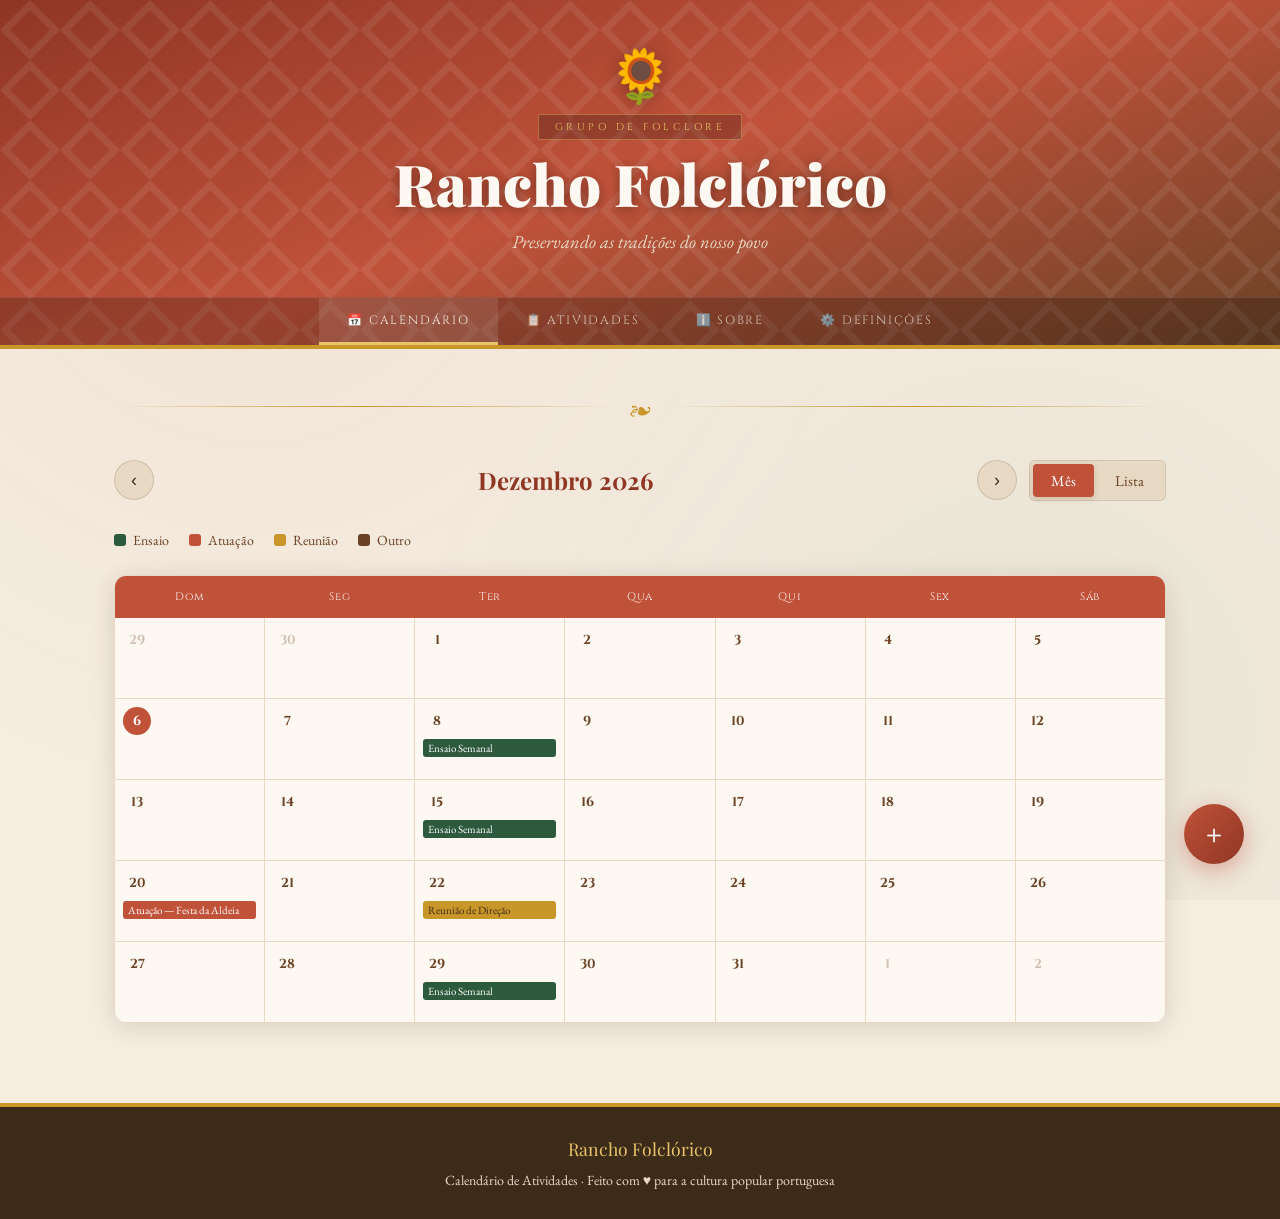
==== index.html @ e9c040d4 "Rename INDEX.HTML to index.html" ====
<!DOCTYPE html>
<html lang="pt">
<head>
  <meta charset="UTF-8" />
  <meta name="viewport" content="width=device-width, initial-scale=1.0"/>
  <title>Grupo de Folclore · Calendário de Atividades</title>
  <link href="https://fonts.googleapis.com/css2?family=Playfair+Display:ital,wght@0,400;0,700;0,900;1,400&family=EB+Garamond:ital,wght@0,400;0,500;1,400&family=Cinzel:wght@400;700&display=swap" rel="stylesheet"/>
  <style>
    :root {
      --terracotta: #c0523a;
      --terracotta-dark: #8f3624;
      --gold: #c9962a;
      --gold-light: #e8c46a;
      --green: #2d5a3d;
      --green-light: #4a8560;
      --cream: #f5ede0;
      --cream-dark: #e8d9c4;
      --brown: #3d2b1a;
      --brown-mid: #6b4226;
      --white: #fdf8f1;
      --shadow: rgba(61,43,26,0.15);
      --shadow-strong: rgba(61,43,26,0.3);
    }

    *, *::before, *::after { box-sizing: border-box; margin: 0; padding: 0; }

    body {
      background-color: var(--cream);
      color: var(--brown);
      font-family: 'EB Garamond', Georgia, serif;
      font-size: 18px;
      line-height: 1.6;
      min-height: 100vh;
    }

    /* ── PATTERN BACKGROUND ── */
    body::before {
      content: '';
      position: fixed;
      inset: 0;
      background-image:
        radial-gradient(circle at 20% 20%, rgba(192,82,58,0.06) 0%, transparent 50%),
        radial-gradient(circle at 80% 80%, rgba(45,90,61,0.06) 0%, transparent 50%);
      pointer-events: none;
      z-index: 0;
    }

    /* ── HEADER ── */
    header {
      position: relative;
      background: linear-gradient(160deg, var(--terracotta-dark) 0%, var(--terracotta) 50%, var(--brown-mid) 100%);
      color: var(--cream);
      padding: 0;
      overflow: hidden;
      border-bottom: 4px solid var(--gold);
    }

    .header-pattern {
      position: absolute;
      inset: 0;
      opacity: 0.08;
      background-image: url("data:image/svg+xml,%3Csvg width='60' height='60' viewBox='0 0 60 60' xmlns='http://www.w3.org/2000/svg'%3E%3Cg fill='none' fill-rule='evenodd'%3E%3Cg fill='%23ffffff' fill-opacity='1'%3E%3Cpath d='M30 0 L60 30 L30 60 L0 30 Z M30 10 L50 30 L30 50 L10 30 Z'/%3E%3C/g%3E%3C/g%3E%3C/svg%3E");
      background-size: 60px 60px;
    }

    .header-inner {
      position: relative;
      z-index: 1;
      display: flex;
      flex-direction: column;
      align-items: center;
      padding: 50px 40px 40px;
      text-align: center;
      gap: 12px;
    }

    .header-emblem {
      font-size: 52px;
      line-height: 1;
      filter: drop-shadow(0 2px 8px rgba(0,0,0,0.3));
      animation: floatIn 0.8s ease both;
    }

    .header-badge {
      font-family: 'Cinzel', serif;
      font-size: 10px;
      letter-spacing: 0.35em;
      text-transform: uppercase;
      color: var(--gold-light);
      background: rgba(0,0,0,0.2);
      padding: 4px 16px;
      border: 1px solid rgba(232,196,106,0.4);
      border-radius: 2px;
      animation: floatIn 0.8s 0.1s ease both;
    }

    h1 {
      font-family: 'Playfair Display', serif;
      font-size: clamp(2rem, 5vw, 3.6rem);
      font-weight: 900;
      line-height: 1.1;
      color: var(--white);
      text-shadow: 0 2px 12px rgba(0,0,0,0.35);
      animation: floatIn 0.8s 0.2s ease both;
    }

    .header-sub {
      font-family: 'EB Garamond', serif;
      font-style: italic;
      font-size: 1.15rem;
      color: var(--cream-dark);
      opacity: 0.9;
      animation: floatIn 0.8s 0.3s ease both;
    }

    @keyframes floatIn {
      from { opacity: 0; transform: translateY(18px); }
      to { opacity: 1; transform: translateY(0); }
    }

    /* ── NAV ── */
    nav {
      position: relative;
      z-index: 1;
      display: flex;
      justify-content: center;
      gap: 0;
      background: rgba(0,0,0,0.2);
      border-top: 1px solid rgba(255,255,255,0.1);
    }

    nav button {
      background: none;
      border: none;
      color: var(--cream);
      font-family: 'Cinzel', serif;
      font-size: 12px;
      letter-spacing: 0.15em;
      text-transform: uppercase;
      padding: 14px 28px;
      cursor: pointer;
      opacity: 0.75;
      transition: all 0.25s ease;
      border-bottom: 3px solid transparent;
      position: relative;
    }

    nav button:hover { opacity: 1; background: rgba(255,255,255,0.07); }
    nav button.active {
      opacity: 1;
      border-bottom-color: var(--gold-light);
      background: rgba(255,255,255,0.1);
    }

    /* ── MAIN ── */
    main {
      position: relative;
      z-index: 1;
      max-width: 1100px;
      margin: 0 auto;
      padding: 40px 24px 80px;
    }

    /* ── ORNAMENT ── */
    .ornament {
      display: flex;
      align-items: center;
      gap: 16px;
      margin: 0 0 36px;
    }

    .ornament-line {
      flex: 1;
      height: 1px;
      background: linear-gradient(90deg, transparent, var(--gold), transparent);
    }

    .ornament-icon {
      font-size: 22px;
      color: var(--gold);
    }

    /* ── SECTION TITLES ── */
    .section-title {
      font-family: 'Playfair Display', serif;
      font-size: 1.9rem;
      color: var(--terracotta-dark);
      margin-bottom: 28px;
      display: flex;
      align-items: center;
      gap: 12px;
    }

    .section-title .icon { font-size: 1.4rem; }

    /* ── VIEW TOGGLE ── */
    .view-controls {
      display: flex;
      justify-content: space-between;
      align-items: center;
      margin-bottom: 28px;
      flex-wrap: wrap;
      gap: 12px;
    }

    .toggle-group {
      display: flex;
      background: var(--cream-dark);
      border-radius: 6px;
      padding: 3px;
      gap: 3px;
      border: 1px solid rgba(61,43,26,0.12);
    }

    .toggle-btn {
      background: none;
      border: none;
      font-family: 'EB Garamond', serif;
      font-size: 15px;
      padding: 7px 18px;
      border-radius: 4px;
      cursor: pointer;
      color: var(--brown-mid);
      transition: all 0.2s;
    }

    .toggle-btn.active {
      background: var(--terracotta);
      color: white;
      box-shadow: 0 2px 6px var(--shadow);
    }

    /* ── CALENDAR ── */
    .calendar-header {
      display: flex;
      align-items: center;
      justify-content: space-between;
      margin-bottom: 20px;
    }

    .cal-nav-btn {
      background: var(--cream-dark);
      border: 1px solid rgba(61,43,26,0.15);
      border-radius: 50%;
      width: 40px;
      height: 40px;
      font-size: 18px;
      cursor: pointer;
      display: flex; align-items: center; justify-content: center;
      color: var(--brown);
      transition: all 0.2s;
    }

    .cal-nav-btn:hover {
      background: var(--terracotta);
      color: white;
      border-color: var(--terracotta);
    }

    .cal-month-label {
      font-family: 'Playfair Display', serif;
      font-size: 1.5rem;
      font-weight: 700;
      color: var(--terracotta-dark);
      text-transform: capitalize;
    }

    .calendar-grid {
      background: var(--white);
      border-radius: 12px;
      overflow: hidden;
      box-shadow: 0 4px 24px var(--shadow);
      border: 1px solid var(--cream-dark);
    }

    .cal-days-header {
      display: grid;
      grid-template-columns: repeat(7, 1fr);
      background: var(--terracotta);
    }

    .cal-day-name {
      text-align: center;
      padding: 12px 4px;
      font-family: 'Cinzel', serif;
      font-size: 11px;
      letter-spacing: 0.08em;
      color: white;
      opacity: 0.9;
    }

    .cal-body {
      display: grid;
      grid-template-columns: repeat(7, 1fr);
      gap: 1px;
      background: var(--cream-dark);
    }

    .cal-cell {
      background: var(--white);
      min-height: 80px;
      padding: 8px;
      cursor: pointer;
      transition: background 0.15s;
      position: relative;
    }

    .cal-cell:hover { background: #fdf0e8; }

    .cal-cell.other-month .cal-date { opacity: 0.3; }
    .cal-cell.today .cal-date {
      background: var(--terracotta);
      color: white;
      border-radius: 50%;
      width: 28px; height: 28px;
      display: flex; align-items: center; justify-content: center;
    }

    .cal-date {
      font-family: 'Cinzel', serif;
      font-size: 13px;
      font-weight: 700;
      color: var(--brown-mid);
      margin-bottom: 4px;
      width: 28px; height: 28px;
      display: flex; align-items: center; justify-content: center;
    }

    .cal-event-dot {
      display: block;
      font-size: 11px;
      background: var(--terracotta);
      color: white;
      border-radius: 3px;
      padding: 2px 5px;
      margin-top: 2px;
      white-space: nowrap;
      overflow: hidden;
      text-overflow: ellipsis;
      line-height: 1.3;
      cursor: pointer;
    }

    .cal-event-dot.tipo-ensaio { background: var(--green); }
    .cal-event-dot.tipo-atuacao { background: var(--terracotta); }
    .cal-event-dot.tipo-reuniao { background: var(--gold); color: var(--brown); }
    .cal-event-dot.tipo-outro { background: var(--brown-mid); }

    /* ── LISTA DE EVENTOS ── */
    .events-list { display: flex; flex-direction: column; gap: 16px; }

    .event-card {
      background: var(--white);
      border-radius: 10px;
      border: 1px solid var(--cream-dark);
      border-left: 5px solid var(--terracotta);
      padding: 20px 24px;
      display: flex;
      gap: 20px;
      align-items: flex-start;
      box-shadow: 0 2px 10px var(--shadow);
      transition: transform 0.2s, box-shadow 0.2s;
      animation: slideIn 0.35s ease both;
    }

    .event-card:hover {
      transform: translateY(-2px);
      box-shadow: 0 6px 24px var(--shadow-strong);
    }

    .event-card.tipo-ensaio { border-left-color: var(--green); }
    .event-card.tipo-reuniao { border-left-color: var(--gold); }
    .event-card.tipo-outro { border-left-color: var(--brown-mid); }

    @keyframes slideIn {
      from { opacity: 0; transform: translateX(-12px); }
      to { opacity: 1; transform: translateX(0); }
    }

    .event-date-block {
      min-width: 64px;
      text-align: center;
      background: var(--cream);
      border-radius: 8px;
      padding: 10px 8px;
      border: 1px solid var(--cream-dark);
    }

    .event-date-day {
      font-family: 'Playfair Display', serif;
      font-size: 2rem;
      font-weight: 900;
      line-height: 1;
      color: var(--terracotta);
    }

    .event-date-month {
      font-family: 'Cinzel', serif;
      font-size: 10px;
      letter-spacing: 0.1em;
      text-transform: uppercase;
      color: var(--brown-mid);
    }

    .event-info { flex: 1; }

    .event-tipo {
      font-family: 'Cinzel', serif;
      font-size: 10px;
      letter-spacing: 0.15em;
      text-transform: uppercase;
      color: var(--terracotta);
      margin-bottom: 4px;
    }

    .event-card.tipo-ensaio .event-tipo { color: var(--green); }
    .event-card.tipo-reuniao .event-tipo { color: var(--gold); }

    .event-titulo {
      font-family: 'Playfair Display', serif;
      font-size: 1.25rem;
      font-weight: 700;
      color: var(--brown);
      margin-bottom: 6px;
    }

    .event-meta {
      display: flex;
      gap: 16px;
      font-size: 0.9rem;
      color: var(--brown-mid);
      flex-wrap: wrap;
    }

    .event-meta span { display: flex; align-items: center; gap: 5px; }

    .event-desc {
      margin-top: 8px;
      font-style: italic;
      color: var(--brown-mid);
      font-size: 0.95rem;
      border-top: 1px solid var(--cream-dark);
      padding-top: 8px;
    }

    .event-actions {
      display: flex;
      gap: 8px;
      flex-shrink: 0;
    }

    .btn-icon {
      background: none;
      border: 1px solid var(--cream-dark);
      border-radius: 6px;
      width: 34px; height: 34px;
      cursor: pointer;
      display: flex; align-items: center; justify-content: center;
      font-size: 14px;
      color: var(--brown-mid);
      transition: all 0.2s;
    }

    .btn-icon:hover { background: var(--terracotta); color: white; border-color: var(--terracotta); }
    .btn-icon.del:hover { background: #c0392b; border-color: #c0392b; }

    /* ── EMPTY STATE ── */
    .empty-state {
      text-align: center;
      padding: 60px 20px;
      color: var(--brown-mid);
    }

    .empty-state .emoji { font-size: 3rem; margin-bottom: 12px; }
    .empty-state p { font-style: italic; }

    /* ── MODAL ── */
    .modal-overlay {
      display: none;
      position: fixed;
      inset: 0;
      background: rgba(61,43,26,0.55);
      backdrop-filter: blur(4px);
      z-index: 1000;
      align-items: center;
      justify-content: center;
      padding: 20px;
    }

    .modal-overlay.open { display: flex; }

    .modal {
      background: var(--white);
      border-radius: 16px;
      padding: 36px;
      width: 100%;
      max-width: 520px;
      box-shadow: 0 20px 60px rgba(0,0,0,0.3);
      border: 1px solid var(--cream-dark);
      position: relative;
      animation: modalIn 0.3s cubic-bezier(0.34, 1.56, 0.64, 1);
    }

    @keyframes modalIn {
      from { opacity: 0; transform: scale(0.88) translateY(20px); }
      to { opacity: 1; transform: scale(1) translateY(0); }
    }

    .modal-title {
      font-family: 'Playfair Display', serif;
      font-size: 1.6rem;
      font-weight: 700;
      color: var(--terracotta-dark);
      margin-bottom: 24px;
      padding-bottom: 16px;
      border-bottom: 2px solid var(--cream-dark);
      display: flex; align-items: center; gap: 10px;
    }

    .modal-close {
      position: absolute;
      top: 16px; right: 16px;
      background: var(--cream);
      border: 1px solid var(--cream-dark);
      border-radius: 50%;
      width: 36px; height: 36px;
      cursor: pointer;
      font-size: 18px;
      display: flex; align-items: center; justify-content: center;
      color: var(--brown-mid);
      transition: all 0.2s;
    }

    .modal-close:hover { background: var(--terracotta); color: white; }

    .form-group { margin-bottom: 18px; }

    label {
      display: block;
      font-family: 'Cinzel', serif;
      font-size: 11px;
      letter-spacing: 0.12em;
      text-transform: uppercase;
      color: var(--brown-mid);
      margin-bottom: 7px;
    }

    input, select, textarea {
      width: 100%;
      padding: 11px 14px;
      border: 1px solid var(--cream-dark);
      border-radius: 7px;
      font-family: 'EB Garamond', serif;
      font-size: 16px;
      color: var(--brown);
      background: var(--cream);
      transition: border-color 0.2s, box-shadow 0.2s;
      outline: none;
    }

    input:focus, select:focus, textarea:focus {
      border-color: var(--terracotta);
      box-shadow: 0 0 0 3px rgba(192,82,58,0.12);
      background: var(--white);
    }

    textarea { resize: vertical; min-height: 80px; }

    .form-row { display: grid; grid-template-columns: 1fr 1fr; gap: 14px; }

    .btn {
      font-family: 'Cinzel', serif;
      font-size: 12px;
      letter-spacing: 0.12em;
      text-transform: uppercase;
      padding: 13px 28px;
      border: none;
      border-radius: 7px;
      cursor: pointer;
      transition: all 0.2s;
    }

    .btn-primary {
      background: linear-gradient(135deg, var(--terracotta), var(--terracotta-dark));
      color: white;
      box-shadow: 0 4px 14px rgba(192,82,58,0.35);
    }

    .btn-primary:hover {
      transform: translateY(-1px);
      box-shadow: 0 6px 20px rgba(192,82,58,0.45);
    }

    .btn-secondary {
      background: var(--cream-dark);
      color: var(--brown-mid);
      border: 1px solid rgba(61,43,26,0.15);
    }

    .btn-secondary:hover { background: var(--cream); }

    .modal-actions { display: flex; gap: 10px; justify-content: flex-end; margin-top: 24px; }

    /* ── ADD FAB ── */
    .fab {
      position: fixed;
      bottom: 36px;
      right: 36px;
      width: 60px; height: 60px;
      border-radius: 50%;
      background: linear-gradient(135deg, var(--terracotta), var(--terracotta-dark));
      color: white;
      border: none;
      font-size: 26px;
      cursor: pointer;
      box-shadow: 0 6px 24px rgba(192,82,58,0.45);
      display: flex; align-items: center; justify-content: center;
      transition: all 0.25s;
      z-index: 100;
    }

    .fab:hover {
      transform: scale(1.1) rotate(90deg);
      box-shadow: 0 8px 32px rgba(192,82,58,0.55);
    }

    /* ── LEGENDA ── */
    .legend {
      display: flex;
      gap: 20px;
      flex-wrap: wrap;
      margin-bottom: 24px;
    }

    .legend-item {
      display: flex;
      align-items: center;
      gap: 7px;
      font-size: 14px;
      color: var(--brown-mid);
    }

    .legend-dot {
      width: 12px; height: 12px;
      border-radius: 3px;
    }

    /* ── SOBRE ── */
    .about-card {
      background: var(--white);
      border-radius: 14px;
      padding: 36px;
      border: 1px solid var(--cream-dark);
      box-shadow: 0 4px 20px var(--shadow);
      max-width: 700px;
      margin: 0 auto;
    }

    .about-card h2 {
      font-family: 'Playfair Display', serif;
      font-size: 1.6rem;
      color: var(--terracotta-dark);
      margin-bottom: 16px;
    }

    .about-card p {
      margin-bottom: 14px;
      line-height: 1.75;
      color: var(--brown-mid);
    }

    .about-card .highlight {
      background: var(--cream);
      border-left: 4px solid var(--gold);
      padding: 14px 18px;
      border-radius: 0 8px 8px 0;
      font-style: italic;
      margin: 20px 0;
    }

    /* ── FILTER ── */
    .filter-bar {
      display: flex;
      gap: 8px;
      flex-wrap: wrap;
      margin-bottom: 24px;
    }

    .filter-chip {
      background: var(--cream-dark);
      border: 1px solid rgba(61,43,26,0.15);
      border-radius: 20px;
      padding: 5px 15px;
      font-family: 'EB Garamond', serif;
      font-size: 14px;
      cursor: pointer;
      color: var(--brown-mid);
      transition: all 0.2s;
    }

    .filter-chip.active {
      background: var(--terracotta);
      color: white;
      border-color: var(--terracotta);
    }

    .filter-chip:hover:not(.active) { background: var(--cream); }

    /* ── SECTIONS ── */
    .tab-section { display: none; }
    .tab-section.active { display: block; animation: fadeIn 0.3s ease; }

    @keyframes fadeIn {
      from { opacity: 0; }
      to { opacity: 1; }
    }

    /* ── FOOTER ── */
    footer {
      position: relative;
      z-index: 1;
      text-align: center;
      padding: 28px 20px;
      background: var(--brown);
      color: var(--cream-dark);
      font-size: 14px;
      border-top: 4px solid var(--gold);
    }

    footer .footer-brand {
      font-family: 'Playfair Display', serif;
      font-size: 1.1rem;
      color: var(--gold-light);
      margin-bottom: 6px;
    }

    /* ── RESPONSIVE ── */
    @media (max-width: 600px) {
      .form-row { grid-template-columns: 1fr; }
      .modal { padding: 24px; }
      .event-card { flex-direction: column; }
      nav button { padding: 12px 14px; font-size: 10px; }
      .fab { bottom: 20px; right: 20px; width: 52px; height: 52px; font-size: 22px; }
      .cal-cell { min-height: 60px; }
    }
  </style>
</head>
<body>

<!-- HEADER -->
<header>
  <div class="header-pattern"></div>
  <div class="header-inner">
    <div class="header-emblem">🌻</div>
    <div class="header-badge">Grupo de Folclore</div>
    <h1 id="groupName">Rancho Folclórico</h1>
    <p class="header-sub" id="groupSub">Preservando as tradições do nosso povo</p>
  </div>
  <nav>
    <button class="active" onclick="showTab('calendario')">📅 Calendário</button>
    <button onclick="showTab('atividades')">📋 Atividades</button>
    <button onclick="showTab('sobre')">ℹ️ Sobre</button>
    <button onclick="showTab('definicoes')">⚙️ Definições</button>
  </nav>
</header>

<main>

  <!-- ── CALENDÁRIO ── -->
  <section id="tab-calendario" class="tab-section active">
    <div class="ornament">
      <div class="ornament-line"></div>
      <div class="ornament-icon">❧</div>
      <div class="ornament-line"></div>
    </div>

    <div class="view-controls">
      <div class="calendar-header" style="flex:1; margin-bottom:0">
        <button class="cal-nav-btn" onclick="changeMonth(-1)">‹</button>
        <div class="cal-month-label" id="calMonthLabel"></div>
        <button class="cal-nav-btn" onclick="changeMonth(1)">›</button>
      </div>
      <div class="toggle-group">
        <button class="toggle-btn active" onclick="setCalView('month', this)">Mês</button>
        <button class="toggle-btn" onclick="setCalView('list', this)">Lista</button>
      </div>
    </div>

    <div class="legend">
      <div class="legend-item"><div class="legend-dot" style="background:var(--green)"></div> Ensaio</div>
      <div class="legend-item"><div class="legend-dot" style="background:var(--terracotta)"></div> Atuação</div>
      <div class="legend-item"><div class="legend-dot" style="background:var(--gold)"></div> Reunião</div>
      <div class="legend-item"><div class="legend-dot" style="background:var(--brown-mid)"></div> Outro</div>
    </div>

    <div id="calView">
      <div class="calendar-grid">
        <div class="cal-days-header">
          <div class="cal-day-name">Dom</div>
          <div class="cal-day-name">Seg</div>
          <div class="cal-day-name">Ter</div>
          <div class="cal-day-name">Qua</div>
          <div class="cal-day-name">Qui</div>
          <div class="cal-day-name">Sex</div>
          <div class="cal-day-name">Sáb</div>
        </div>
        <div class="cal-body" id="calBody"></div>
      </div>
    </div>

    <div id="listView" style="display:none">
      <div id="listViewEvents"></div>
    </div>
  </section>

  <!-- ── ATIVIDADES ── -->
  <section id="tab-atividades" class="tab-section">
    <div class="ornament">
      <div class="ornament-line"></div>
      <div class="ornament-icon">❧</div>
      <div class="ornament-line"></div>
    </div>

    <div class="view-controls">
      <div class="section-title">
        <span class="icon">📋</span> Todas as Atividades
      </div>
    </div>

    <div class="filter-bar">
      <button class="filter-chip active" onclick="filterEvents('todos', this)">Todos</button>
      <button class="filter-chip" onclick="filterEvents('ensaio', this)">Ensaios</button>
      <button class="filter-chip" onclick="filterEvents('atuacao', this)">Atuações</button>
      <button class="filter-chip" onclick="filterEvents('reuniao', this)">Reuniões</button>
      <button class="filter-chip" onclick="filterEvents('outro', this)">Outros</button>
    </div>

    <div class="events-list" id="allEventsList"></div>
  </section>

  <!-- ── SOBRE ── -->
  <section id="tab-sobre" class="tab-section">
    <div class="ornament">
      <div class="ornament-line"></div>
      <div class="ornament-icon">❧</div>
      <div class="ornament-line"></div>
    </div>

    <div class="about-card">
      <h2 id="aboutTitle">Sobre o Nosso Grupo</h2>
      <p id="aboutText1">Bem-vindo ao nosso grupo de folclore! Somos uma associação dedicada à preservação, estudo e divulgação das tradições, músicas e danças populares da nossa região.</p>
      <div class="highlight">
        <span id="aboutQuote">"Na dança e no canto, guardamos a memória viva do nosso povo."</span>
      </div>
      <p id="aboutText2">O nosso grupo reúne membros de todas as idades, unidos pelo amor à cultura popular portuguesa e ao desejo de a transmitir às gerações futuras.</p>
      <div style="margin-top: 28px; display: flex; flex-direction: column; gap: 10px;">
        <div style="display:flex;align-items:center;gap:10px;color:var(--brown-mid)">
          <span style="font-size:1.2rem">📍</span> <span id="aboutLocal">Local de ensaio a definir</span>
        </div>
        <div style="display:flex;align-items:center;gap:10px;color:var(--brown-mid)">
          <span style="font-size:1.2rem">📞</span> <span id="aboutContact">Contacto a definir</span>
        </div>
        <div style="display:flex;align-items:center;gap:10px;color:var(--brown-mid)">
          <span style="font-size:1.2rem">📧</span> <span id="aboutEmail">Email a definir</span>
        </div>
      </div>
    </div>
  </section>

  <!-- ── DEFINIÇÕES ── -->
  <section id="tab-definicoes" class="tab-section">
    <div class="ornament">
      <div class="ornament-line"></div>
      <div class="ornament-icon">❧</div>
      <div class="ornament-line"></div>
    </div>
    <div class="about-card">
      <h2>⚙️ Definições do Grupo</h2>
      <p style="color:var(--brown-mid);margin-bottom:20px">Personaliza as informações do teu grupo de folclore.</p>
      <div class="form-group">
        <label>Nome do Grupo</label>
        <input type="text" id="settingName" placeholder="Ex: Rancho Folclórico de..."/>
      </div>
      <div class="form-group">
        <label>Subtítulo</label>
        <input type="text" id="settingSubtitle" placeholder="Ex: Preservando as tradições..."/>
      </div>
      <div class="form-group">
        <label>Texto Sobre o Grupo</label>
        <textarea id="settingAbout" rows="4" placeholder="Descreve o teu grupo..."></textarea>
      </div>
      <div class="form-row">
        <div class="form-group">
          <label>Local de Ensaio</label>
          <input type="text" id="settingLocal" placeholder="Morada / local"/>
        </div>
        <div class="form-group">
          <label>Telefone</label>
          <input type="text" id="settingContact" placeholder="+351 ..."/>
        </div>
      </div>
      <div class="form-row">
        <div class="form-group">
          <label>Email</label>
          <input type="email" id="settingEmail" placeholder="email@exemplo.pt"/>
        </div>
      </div>
      <div class="modal-actions" style="justify-content:flex-start">
        <button class="btn btn-primary" onclick="saveSettings()">💾 Guardar Definições</button>
      </div>
    </div>
  </section>

</main>

<!-- FAB -->
<button class="fab" onclick="openModal()" title="Adicionar Atividade">＋</button>

<!-- MODAL -->
<div class="modal-overlay" id="modalOverlay" onclick="closeModalOnOverlay(event)">
  <div class="modal">
    <button class="modal-close" onclick="closeModal()">✕</button>
    <div class="modal-title"><span>🎭</span> <span id="modalTitleText">Nova Atividade</span></div>
    <input type="hidden" id="editingId"/>
    <div class="form-group">
      <label>Título da Atividade</label>
      <input type="text" id="formTitle" placeholder="Ex: Ensaio Semanal, Atuação na Festa..."/>
    </div>
    <div class="form-row">
      <div class="form-group">
        <label>Data</label>
        <input type="date" id="formDate"/>
      </div>
      <div class="form-group">
        <label>Hora</label>
        <input type="time" id="formTime"/>
      </div>
    </div>
    <div class="form-row">
      <div class="form-group">
        <label>Tipo</label>
        <select id="formTipo">
          <option value="ensaio">🟢 Ensaio</option>
          <option value="atuacao">🔴 Atuação</option>
          <option value="reuniao">🟡 Reunião</option>
          <option value="outro">⚫ Outro</option>
        </select>
      </div>
      <div class="form-group">
        <label>Local</label>
        <input type="text" id="formLocal" placeholder="Ex: Casa do Povo, Praça..."/>
      </div>
    </div>
    <div class="form-group">
      <label>Descrição (opcional)</label>
      <textarea id="formDesc" placeholder="Notas, detalhes adicionais..."></textarea>
    </div>
    <div class="modal-actions">
      <button class="btn btn-secondary" onclick="closeModal()">Cancelar</button>
      <button class="btn btn-primary" onclick="saveEvent()">Guardar</button>
    </div>
  </div>
</div>

<footer>
  <div class="footer-brand" id="footerBrand">Rancho Folclórico</div>
  <div>Calendário de Atividades · Feito com ♥ para a cultura popular portuguesa</div>
</footer>

<script>
// ─── DATA ───────────────────────────────────────────────────────────────────

let events = JSON.parse(localStorage.getItem('folclore_events') || '[]');
let settings = JSON.parse(localStorage.getItem('folclore_settings') || 'null') || {
  name: 'Rancho Folclórico',
  subtitle: 'Preservando as tradições do nosso povo',
  about: 'Bem-vindo ao nosso grupo de folclore! Somos uma associação dedicada à preservação, estudo e divulgação das tradições, músicas e danças populares da nossa região.',
  local: 'Local de ensaio a definir',
  contact: 'Contacto a definir',
  email: 'Email a definir'
};

let currentDate = new Date();
let currentView = 'month';
let currentFilter = 'todos';

// ─── SETTINGS ───────────────────────────────────────────────────────────────

function applySettings() {
  document.getElementById('groupName').textContent = settings.name;
  document.getElementById('groupSub').textContent = settings.subtitle;
  document.getElementById('aboutTitle').textContent = 'Sobre ' + settings.name;
  document.getElementById('aboutText1').textContent = settings.about;
  document.getElementById('aboutLocal').textContent = settings.local;
  document.getElementById('aboutContact').textContent = settings.contact;
  document.getElementById('aboutEmail').textContent = settings.email;
  document.getElementById('footerBrand').textContent = settings.name;
  document.title = settings.name + ' · Calendário';
  // populate settings form
  document.getElementById('settingName').value = settings.name;
  document.getElementById('settingSubtitle').value = settings.subtitle;
  document.getElementById('settingAbout').value = settings.about;
  document.getElementById('settingLocal').value = settings.local;
  document.getElementById('settingContact').value = settings.contact;
  document.getElementById('settingEmail').value = settings.email;
}

function saveSettings() {
  settings.name = document.getElementById('settingName').value || settings.name;
  settings.subtitle = document.getElementById('settingSubtitle').value || settings.subtitle;
  settings.about = document.getElementById('settingAbout').value || settings.about;
  settings.local = document.getElementById('settingLocal').value || settings.local;
  settings.contact = document.getElementById('settingContact').value || settings.contact;
  settings.email = document.getElementById('settingEmail').value || settings.email;
  localStorage.setItem('folclore_settings', JSON.stringify(settings));
  applySettings();
  showToast('Definições guardadas! ✓');
}

// ─── TABS ────────────────────────────────────────────────────────────────────

function showTab(tab) {
  document.querySelectorAll('.tab-section').forEach(s => s.classList.remove('active'));
  document.querySelectorAll('nav button').forEach(b => b.classList.remove('active'));
  document.getElementById('tab-' + tab).classList.add('active');
  event.target.classList.add('active');
  if (tab === 'atividades') renderAllEvents();
}

// ─── CALENDAR ────────────────────────────────────────────────────────────────

const MONTHS = ['Janeiro','Fevereiro','Março','Abril','Maio','Junho','Julho','Agosto','Setembro','Outubro','Novembro','Dezembro'];

function renderCalendar() {
  const year = currentDate.getFullYear();
  const month = currentDate.getMonth();
  document.getElementById('calMonthLabel').textContent = MONTHS[month] + ' ' + year;

  const body = document.getElementById('calBody');
  body.innerHTML = '';

  const firstDay = new Date(year, month, 1).getDay();
  const daysInMonth = new Date(year, month + 1, 0).getDate();
  const daysInPrev = new Date(year, month, 0).getDate();
  const today = new Date();

  let cells = [];

  for (let i = firstDay - 1; i >= 0; i--) {
    cells.push({ day: daysInPrev - i, month: month - 1, year, other: true });
  }
  for (let i = 1; i <= daysInMonth; i++) {
    cells.push({ day: i, month, year, other: false });
  }
  while (cells.length % 7 !== 0) {
    cells.push({ day: cells.length - firstDay - daysInMonth + 1, month: month + 1, year, other: true });
  }

  cells.forEach(c => {
    const d = new Date(c.year, c.month, c.day);
    const dateStr = d.toISOString().slice(0, 10);
    const dayEvents = events.filter(e => e.date === dateStr);
    const isToday = d.toDateString() === today.toDateString();

    const cell = document.createElement('div');
    cell.className = 'cal-cell' + (c.other ? ' other-month' : '') + (isToday ? ' today' : '');

    const dateEl = document.createElement('div');
    dateEl.className = 'cal-date';
    dateEl.textContent = c.day;
    cell.appendChild(dateEl);

    dayEvents.slice(0, 2).forEach(ev => {
      const dot = document.createElement('span');
      dot.className = 'cal-event-dot tipo-' + ev.tipo;
      dot.textContent = ev.title;
      dot.title = ev.title;
      dot.onclick = (e) => { e.stopPropagation(); openEditModal(ev.id); };
      cell.appendChild(dot);
    });

    if (dayEvents.length > 2) {
      const more = document.createElement('span');
      more.className = 'cal-event-dot';
      more.style.background = 'var(--brown-mid)';
      more.textContent = '+' + (dayEvents.length - 2) + ' mais';
      cell.appendChild(more);
    }

    cell.onclick = () => {
      document.getElementById('formDate').value = dateStr;
      openModal();
    };

    body.appendChild(cell);
  });
}

function renderListView() {
  const year = currentDate.getFullYear();
  const month = currentDate.getMonth();
  const monthEvents = events
    .filter(e => {
      const d = new Date(e.date);
      return d.getFullYear() === year && d.getMonth() === month;
    })
    .sort((a, b) => new Date(a.date + 'T' + (a.time||'00:00')) - new Date(b.date + 'T' + (b.time||'00:00')));

  const container = document.getElementById('listViewEvents');
  if (monthEvents.length === 0) {
    container.innerHTML = `<div class="empty-state"><div class="emoji">📅</div><p>Sem atividades em ${MONTHS[month]}.</p></div>`;
    return;
  }
  container.innerHTML = '';
  monthEvents.forEach(ev => {
    container.appendChild(buildEventCard(ev));
  });
}

function changeMonth(dir) {
  currentDate = new Date(currentDate.getFullYear(), currentDate.getMonth() + dir, 1);
  renderCalendar();
  if (currentView === 'list') renderListView();
}

function setCalView(view, btn) {
  currentView = view;
  document.querySelectorAll('.toggle-btn').forEach(b => b.classList.remove('active'));
  btn.classList.add('active');
  document.getElementById('calView').style.display = view === 'month' ? 'block' : 'none';
  document.getElementById('listView').style.display = view === 'list' ? 'block' : 'none';
  if (view === 'list') renderListView();
}

// ─── EVENTS LIST ─────────────────────────────────────────────────────────────

function buildEventCard(ev) {
  const d = new Date(ev.date + 'T12:00:00');
  const day = String(d.getDate()).padStart(2, '0');
  const month = MONTHS[d.getMonth()].substring(0, 3).toUpperCase();
  const tipoLabel = { ensaio: 'Ensaio', atuacao: 'Atuação', reuniao: 'Reunião', outro: 'Outro' };

  const card = document.createElement('div');
  card.className = 'event-card tipo-' + ev.tipo;
  card.innerHTML = `
    <div class="event-date-block">
      <div class="event-date-day">${day}</div>
      <div class="event-date-month">${month}</div>
    </div>
    <div class="event-info">
      <div class="event-tipo">${tipoLabel[ev.tipo] || ev.tipo}</div>
      <div class="event-titulo">${ev.title}</div>
      <div class="event-meta">
        ${ev.time ? `<span>🕐 ${ev.time}</span>` : ''}
        ${ev.local ? `<span>📍 ${ev.local}</span>` : ''}
      </div>
      ${ev.desc ? `<div class="event-desc">${ev.desc}</div>` : ''}
    </div>
    <div class="event-actions">
      <button class="btn-icon" onclick="openEditModal('${ev.id}')" title="Editar">✏️</button>
      <button class="btn-icon del" onclick="deleteEvent('${ev.id}')" title="Eliminar">🗑️</button>
    </div>
  `;
  return card;
}

function renderAllEvents() {
  const list = document.getElementById('allEventsList');
  const filtered = events
    .filter(e => currentFilter === 'todos' || e.tipo === currentFilter)
    .sort((a, b) => new Date(a.date + 'T' + (a.time||'00:00')) - new Date(b.date + 'T' + (b.time||'00:00')));

  list.innerHTML = '';
  if (filtered.length === 0) {
    list.innerHTML = `<div class="empty-state"><div class="emoji">🌻</div><p>Ainda não há atividades. Clica no <strong>+</strong> para adicionar!</p></div>`;
    return;
  }
  filtered.forEach(ev => list.appendChild(buildEventCard(ev)));
}

function filterEvents(tipo, btn) {
  currentFilter = tipo;
  document.querySelectorAll('.filter-chip').forEach(b => b.classList.remove('active'));
  btn.classList.add('active');
  renderAllEvents();
}

// ─── MODAL ───────────────────────────────────────────────────────────────────

function openModal() {
  document.getElementById('modalTitleText').textContent = 'Nova Atividade';
  document.getElementById('editingId').value = '';
  document.getElementById('formTitle').value = '';
  if (!document.getElementById('formDate').value) {
    document.getElementById('formDate').value = new Date().toISOString().slice(0,10);
  }
  document.getElementById('formTime').value = '';
  document.getElementById('formTipo').value = 'ensaio';
  document.getElementById('formLocal').value = '';
  document.getElementById('formDesc').value = '';
  document.getElementById('modalOverlay').classList.add('open');
}

function openEditModal(id) {
  const ev = events.find(e => e.id === id);
  if (!ev) return;
  document.getElementById('modalTitleText').textContent = 'Editar Atividade';
  document.getElementById('editingId').value = id;
  document.getElementById('formTitle').value = ev.title;
  document.getElementById('formDate').value = ev.date;
  document.getElementById('formTime').value = ev.time || '';
  document.getElementById('formTipo').value = ev.tipo;
  document.getElementById('formLocal').value = ev.local || '';
  document.getElementById('formDesc').value = ev.desc || '';
  document.getElementById('modalOverlay').classList.add('open');
}

function closeModal() {
  document.getElementById('modalOverlay').classList.remove('open');
  document.getElementById('formDate').value = '';
}

function closeModalOnOverlay(e) {
  if (e.target === document.getElementById('modalOverlay')) closeModal();
}

function saveEvent() {
  const title = document.getElementById('formTitle').value.trim();
  const date = document.getElementById('formDate').value;
  if (!title || !date) { alert('Por favor preenche pelo menos o título e a data.'); return; }

  const editingId = document.getElementById('editingId').value;
  const ev = {
    id: editingId || Date.now().toString(),
    title,
    date,
    time: document.getElementById('formTime').value,
    tipo: document.getElementById('formTipo').value,
    local: document.getElementById('formLocal').value.trim(),
    desc: document.getElementById('formDesc').value.trim()
  };

  if (editingId) {
    events = events.map(e => e.id === editingId ? ev : e);
  } else {
    events.push(ev);
  }

  localStorage.setItem('folclore_events', JSON.stringify(events));
  closeModal();
  renderCalendar();
  renderAllEvents();
  showToast(editingId ? 'Atividade atualizada! ✓' : 'Atividade adicionada! ✓');
}

function deleteEvent(id) {
  if (!confirm('Tens a certeza que queres eliminar esta atividade?')) return;
  events = events.filter(e => e.id !== id);
  localStorage.setItem('folclore_events', JSON.stringify(events));
  renderCalendar();
  renderAllEvents();
  showToast('Atividade eliminada.');
}

// ─── TOAST ────────────────────────────────────────────────────────────────────

function showToast(msg) {
  const t = document.createElement('div');
  t.textContent = msg;
  Object.assign(t.style, {
    position: 'fixed', bottom: '100px', right: '36px',
    background: 'var(--brown)', color: 'var(--cream)',
    padding: '12px 22px', borderRadius: '8px',
    fontFamily: "'Cinzel', serif", fontSize: '13px',
    boxShadow: '0 4px 20px rgba(0,0,0,0.25)',
    zIndex: '9999', opacity: '0',
    transition: 'opacity 0.3s, transform 0.3s',
    transform: 'translateY(10px)'
  });
  document.body.appendChild(t);
  requestAnimationFrame(() => { t.style.opacity = '1'; t.style.transform = 'translateY(0)'; });
  setTimeout(() => {
    t.style.opacity = '0';
    setTimeout(() => t.remove(), 400);
  }, 2500);
}

// ─── SAMPLE DATA ─────────────────────────────────────────────────────────────

function seedData() {
  if (events.length > 0) return;
  const now = new Date();
  const y = now.getFullYear();
  const m = now.getMonth();
  const pad = n => String(n).padStart(2,'0');
  events = [
    { id:'s1', title:'Ensaio Semanal', date:`${y}-${pad(m+1)}-${pad(8)}`, time:'21:00', tipo:'ensaio', local:'Casa do Povo', desc:'Preparação para a próxima atuação.' },
    { id:'s2', title:'Ensaio Semanal', date:`${y}-${pad(m+1)}-${pad(15)}`, time:'21:00', tipo:'ensaio', local:'Casa do Povo', desc:'' },
    { id:'s3', title:'Atuação — Festa da Aldeia', date:`${y}-${pad(m+1)}-${pad(20)}`, time:'16:00', tipo:'atuacao', local:'Largo da Igreja', desc:'Apresentação das danças tradicionais. Trajar a rigor.' },
    { id:'s4', title:'Reunião de Direção', date:`${y}-${pad(m+1)}-${pad(22)}`, time:'19:30', tipo:'reuniao', local:'Sede', desc:'Ordem de trabalhos: planeamento anual e financeiro.' },
    { id:'s5', title:'Ensaio Semanal', date:`${y}-${pad(m+1)}-${pad(29)}`, time:'21:00', tipo:'ensaio', local:'Casa do Povo', desc:'' },
  ];
  localStorage.setItem('folclore_events', JSON.stringify(events));
}

// ─── INIT ────────────────────────────────────────────────────────────────────

seedData();
applySettings();
renderCalendar();
</script>
</body>
</html>
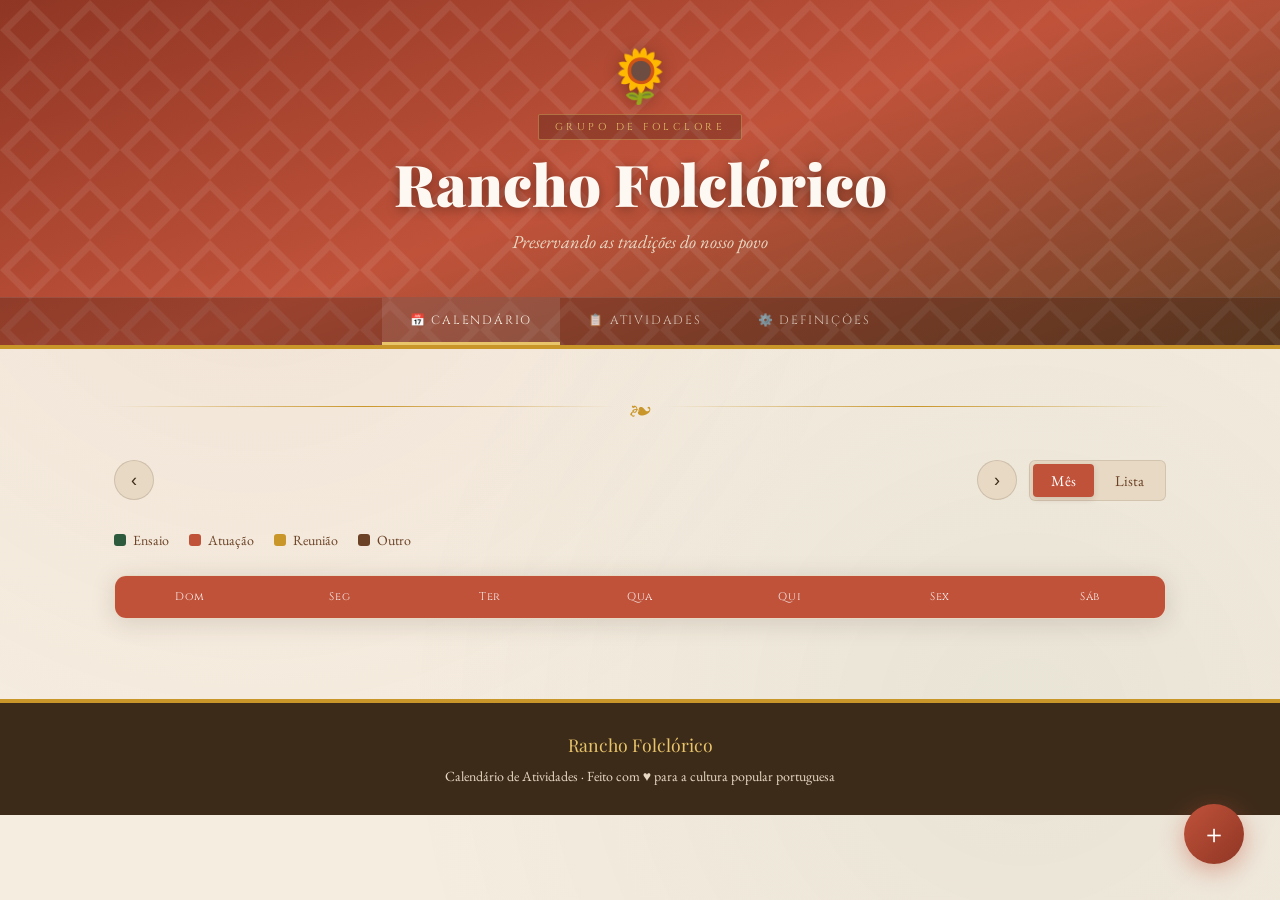
==== commit b615b9d2: "Remove 'Sobre' section from index.html Removed the 'Sobre' section from the HTML." ====
--- a/index.html
+++ b/index.html
@@ -3,7 +3,7 @@
 <head>
   <meta charset="UTF-8" />
   <meta name="viewport" content="width=device-width, initial-scale=1.0"/>
-  <title>Grupo de Folclore · Calendário de Atividades</title>
+  <title>GFEAV · Calendário de Saídas e Atividades</title>
   <link href="https://fonts.googleapis.com/css2?family=Playfair+Display:ital,wght@0,400;0,700;0,900;1,400&family=EB+Garamond:ital,wght@0,400;0,500;1,400&family=Cinzel:wght@400;700&display=swap" rel="stylesheet"/>
   <style>
     :root {
@@ -759,7 +759,6 @@
   <nav>
     <button class="active" onclick="showTab('calendario')">📅 Calendário</button>
     <button onclick="showTab('atividades')">📋 Atividades</button>
-    <button onclick="showTab('sobre')">ℹ️ Sobre</button>
     <button onclick="showTab('definicoes')">⚙️ Definições</button>
   </nav>
 </header>
@@ -838,34 +837,6 @@
     <div class="events-list" id="allEventsList"></div>
   </section>
 
-  <!-- ── SOBRE ── -->
-  <section id="tab-sobre" class="tab-section">
-    <div class="ornament">
-      <div class="ornament-line"></div>
-      <div class="ornament-icon">❧</div>
-      <div class="ornament-line"></div>
-    </div>
-
-    <div class="about-card">
-      <h2 id="aboutTitle">Sobre o Nosso Grupo</h2>
-      <p id="aboutText1">Bem-vindo ao nosso grupo de folclore! Somos uma associação dedicada à preservação, estudo e divulgação das tradições, músicas e danças populares da nossa região.</p>
-      <div class="highlight">
-        <span id="aboutQuote">"Na dança e no canto, guardamos a memória viva do nosso povo."</span>
-      </div>
-      <p id="aboutText2">O nosso grupo reúne membros de todas as idades, unidos pelo amor à cultura popular portuguesa e ao desejo de a transmitir às gerações futuras.</p>
-      <div style="margin-top: 28px; display: flex; flex-direction: column; gap: 10px;">
-        <div style="display:flex;align-items:center;gap:10px;color:var(--brown-mid)">
-          <span style="font-size:1.2rem">📍</span> <span id="aboutLocal">Local de ensaio a definir</span>
-        </div>
-        <div style="display:flex;align-items:center;gap:10px;color:var(--brown-mid)">
-          <span style="font-size:1.2rem">📞</span> <span id="aboutContact">Contacto a definir</span>
-        </div>
-        <div style="display:flex;align-items:center;gap:10px;color:var(--brown-mid)">
-          <span style="font-size:1.2rem">📧</span> <span id="aboutEmail">Email a definir</span>
-        </div>
-      </div>
-    </div>
-  </section>
 
   <!-- ── DEFINIÇÕES ── -->
   <section id="tab-definicoes" class="tab-section">
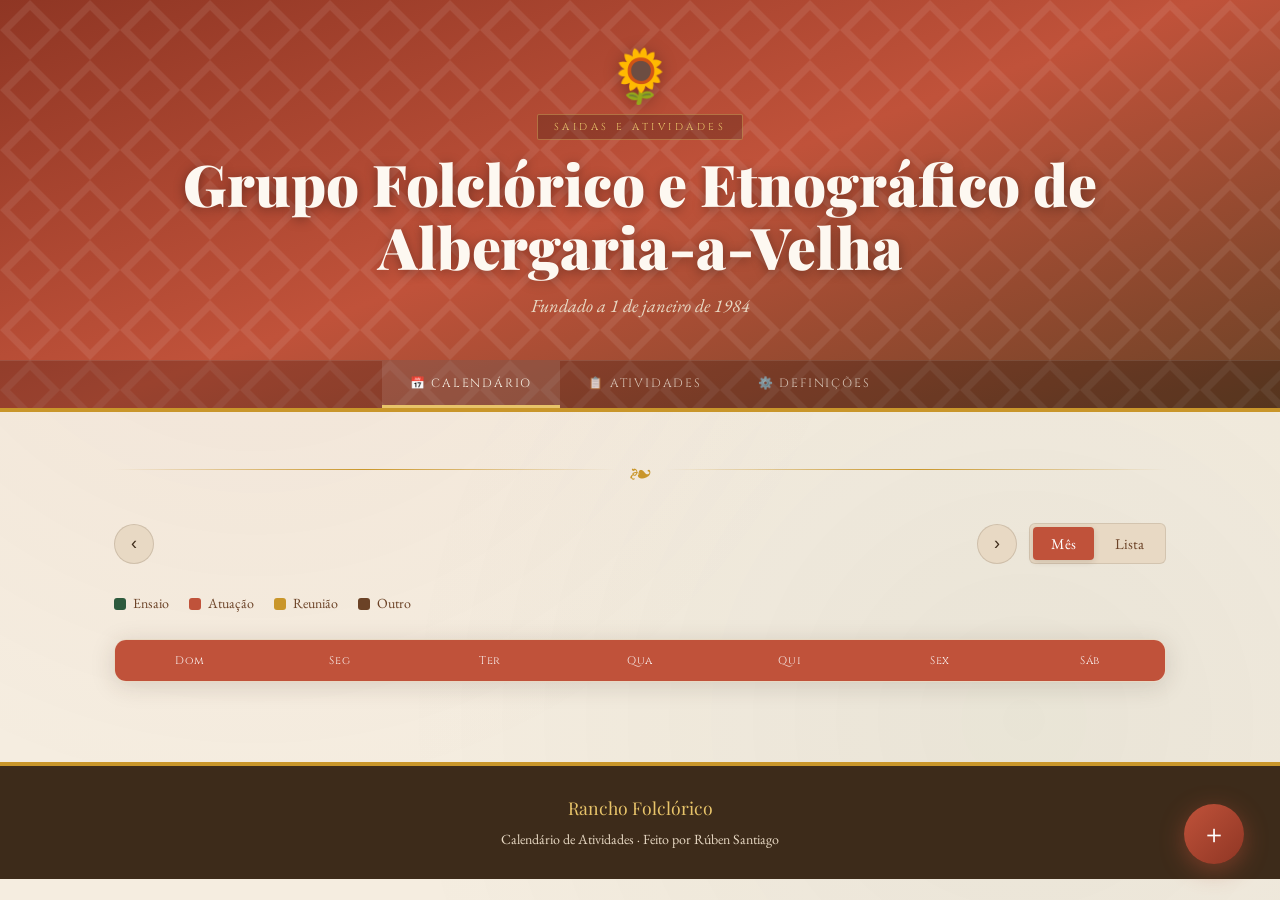
==== commit b5e622fc: "Update group information and header content" ====
--- a/index.html
+++ b/index.html
@@ -752,9 +752,9 @@
   <div class="header-pattern"></div>
   <div class="header-inner">
     <div class="header-emblem">🌻</div>
-    <div class="header-badge">Grupo de Folclore</div>
-    <h1 id="groupName">Rancho Folclórico</h1>
-    <p class="header-sub" id="groupSub">Preservando as tradições do nosso povo</p>
+    <div class="header-badge">Saidas e Atividades</div>
+    <h1 id="groupName">Grupo Folclórico e Etnográfico de Albergaria-a-Velha</h1>
+    <p class="header-sub" id="groupSub">Fundado a 1 de janeiro de 1984</p>
   </div>
   <nav>
     <button class="active" onclick="showTab('calendario')">📅 Calendário</button>
@@ -935,7 +935,7 @@
 
 <footer>
   <div class="footer-brand" id="footerBrand">Rancho Folclórico</div>
-  <div>Calendário de Atividades · Feito com ♥ para a cultura popular portuguesa</div>
+  <div>Calendário de Atividades · Feito por Rúben Santiago </div>
 </footer>
 
 <script>
@@ -943,12 +943,12 @@
 
 let events = JSON.parse(localStorage.getItem('folclore_events') || '[]');
 let settings = JSON.parse(localStorage.getItem('folclore_settings') || 'null') || {
-  name: 'Rancho Folclórico',
-  subtitle: 'Preservando as tradições do nosso povo',
-  about: 'Bem-vindo ao nosso grupo de folclore! Somos uma associação dedicada à preservação, estudo e divulgação das tradições, músicas e danças populares da nossa região.',
-  local: 'Local de ensaio a definir',
-  contact: 'Contacto a definir',
-  email: 'Email a definir'
+  name: 'Grupo Folclórico e Etnográfico de Albergaria-a-Velha',
+  subtitle: 'Fundado a 1 de janeiro de 1984',
+  about: 'Bem-vindo ao nosso grupo de folclore! Somos uma associação cultural dedicada à preservação, estudo e divulgação das tradições, músicas e danças populares da nossa região.',
+  local: 'Largo à Rua Serpa Pinto',
+  contact: '919640648',
+  email: 'grupofeav@gmail.com'
 };
 
 let currentDate = new Date();
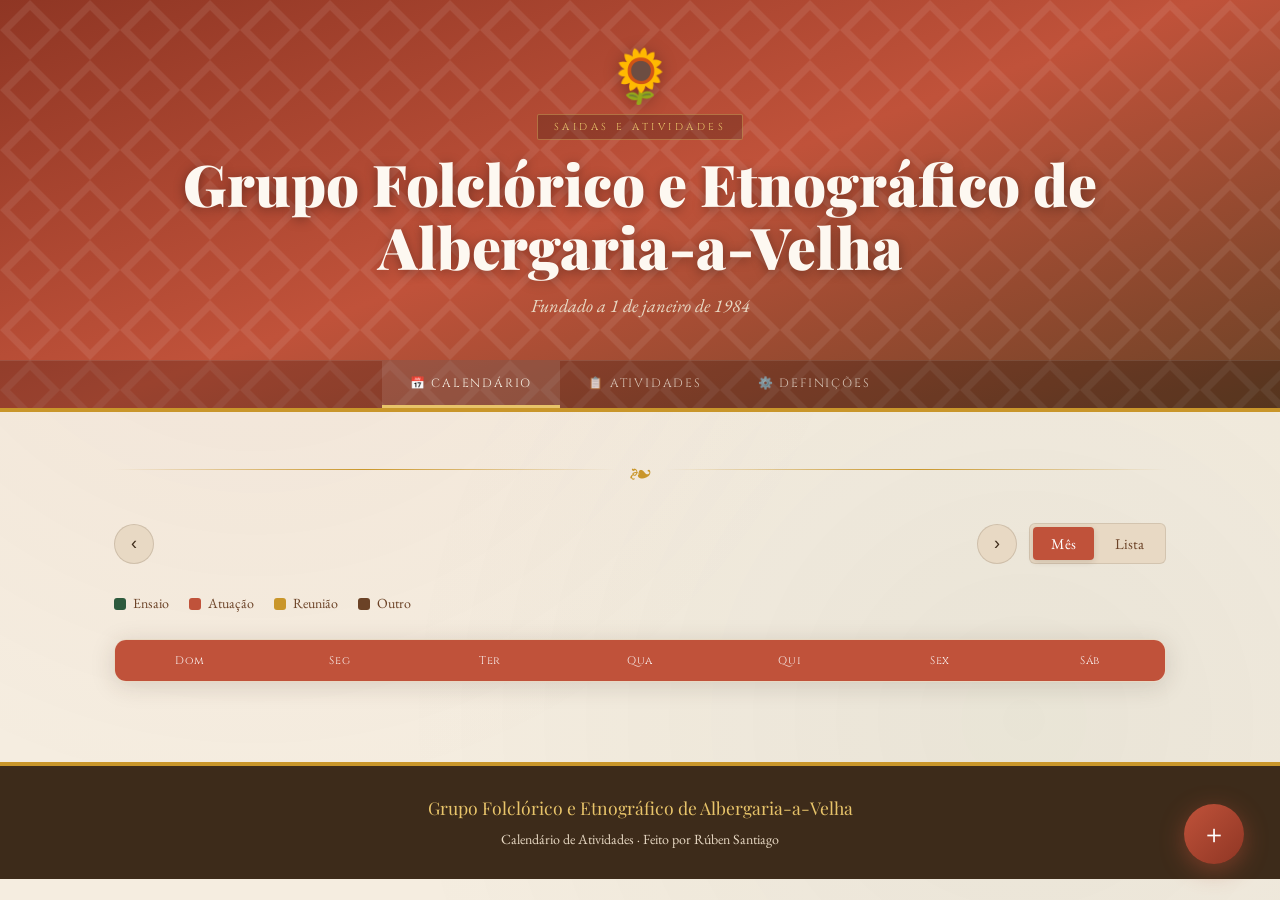
==== commit d69d3de4: "Update footer brand name to new group name" ====
--- a/index.html
+++ b/index.html
@@ -934,7 +934,7 @@
 </div>
 
 <footer>
-  <div class="footer-brand" id="footerBrand">Rancho Folclórico</div>
+  <div class="footer-brand" id="footerBrand">Grupo Folclórico e Etnográfico de Albergaria-a-Velha</div>
   <div>Calendário de Atividades · Feito por Rúben Santiago </div>
 </footer>
 
